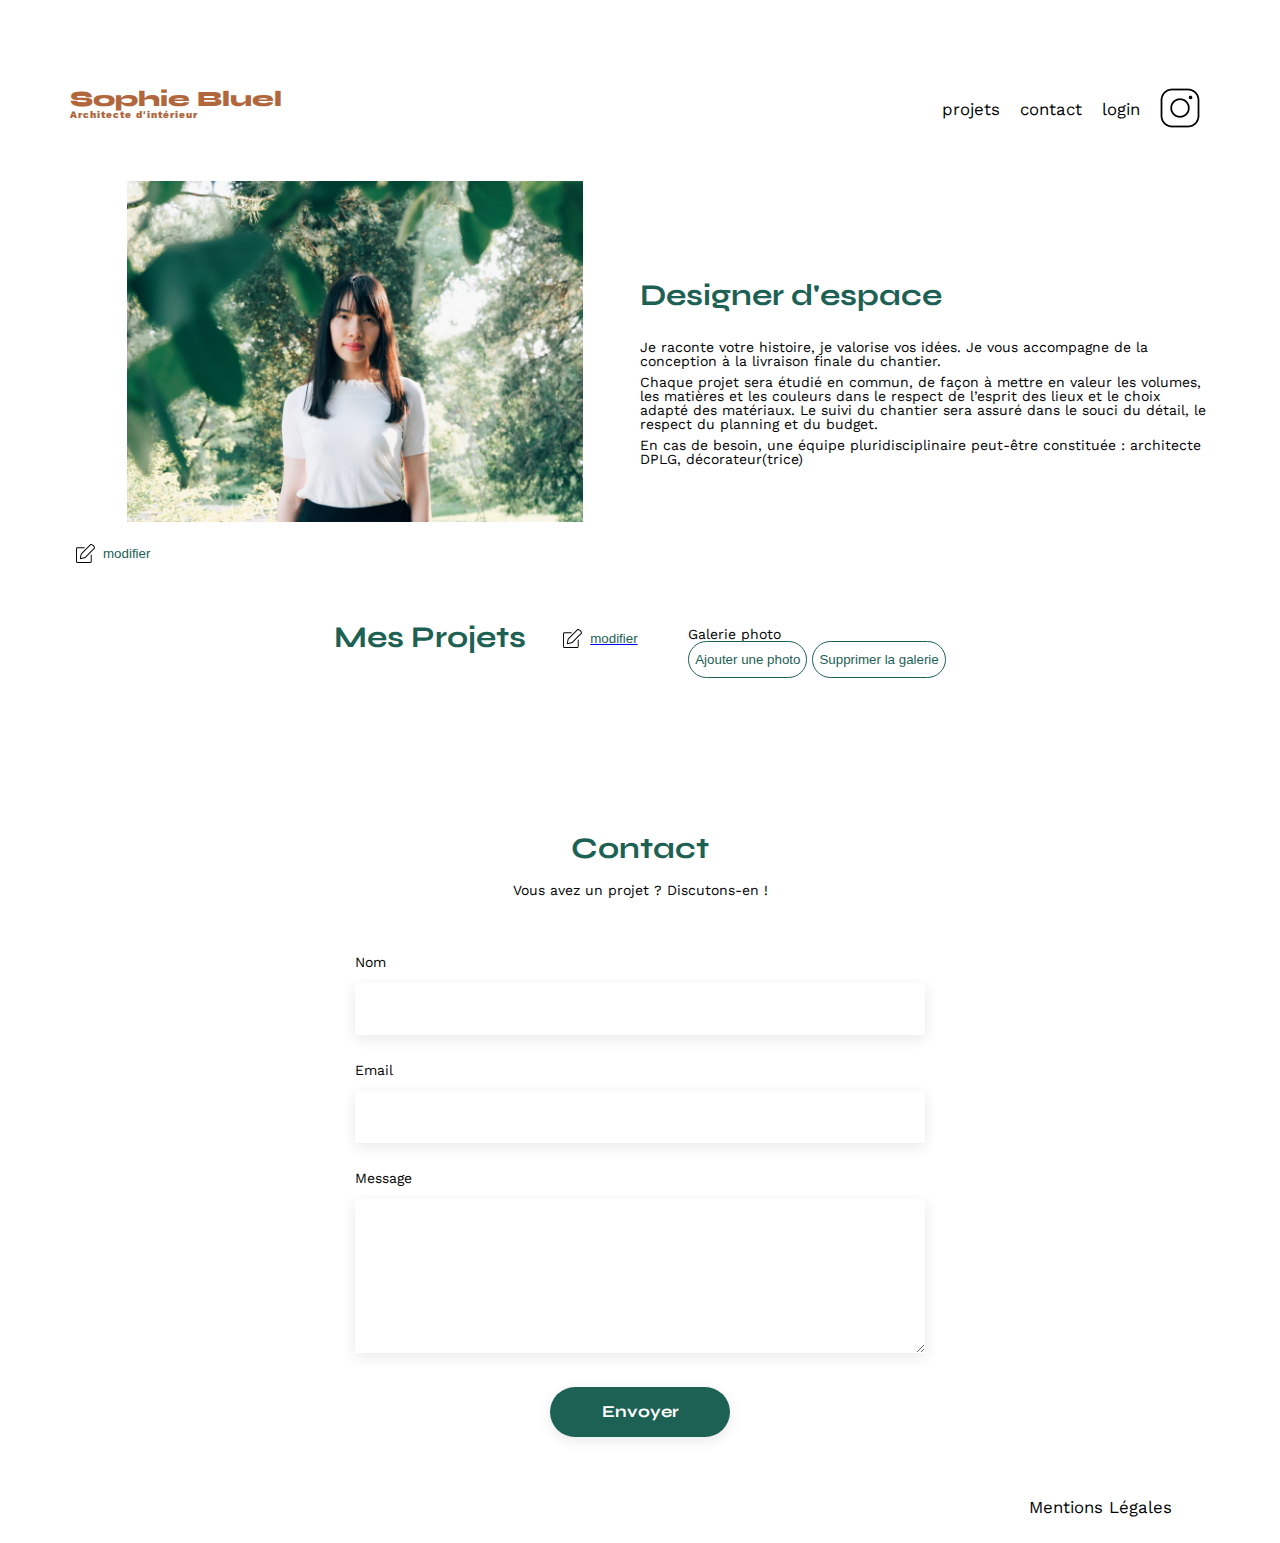
==== FrontEnd/index.html @ cae4b8c8 "add connexion + function admin" ====
<!DOCTYPE html>
<html lang="fr">
  <head>
    <meta charset="UTF-8" />
    <title>Sophie Bluel - Architecte d'intérieur</title>
    <meta name="viewport" content="width=device-width, initial-scale=1.0" />
    <link rel="preconnect" href="https://fonts.googleapis.com" />
    <link rel="preconnect" href="https://fonts.gstatic.com" crossorigin />
    <link
      href="https://fonts.googleapis.com/css2?family=Syne:wght@700;800&family=Work+Sans&display=swap"
      rel="stylesheet"
    />
    <meta name="description" content="" />
    <link
      rel="stylesheet"
      href="https://cdnjs.cloudflare.com/ajax/libs/font-awesome/6.2.1/css/all.min.css"
      integrity="sha512-MV7K8+y+gLIBoVD59lQIYicR65iaqukzvf/nwasF0nqhPay5w/9lJmVM2hMDcnK1OnMGCdVK+iQrJ7lzPJQd1w=="
      crossorigin="anonymous"
      referrerpolicy="no-referrer"
    />
    <link rel="stylesheet" href="./assets/style.css" />
  </head>
  <body>
    <header>
      <div id="edit" class="hidden">
        <button class="btn-edit pub">
          <svg
            width="19"
            height="19"
            viewBox="0 0 19 19"
            fill="none"
            xmlns="http://www.w3.org/2000/svg"
          >
            <path
              d="M8.90827 5.6194L7.0677 7.45996C6.3896 8.13807 5.70762 8.81617 5.03339 9.50203C4.87452 9.66477 4.7544 9.88177 4.7079 10.0949C4.46378 11.2147 4.22741 12.3346 3.99104 13.4544L3.8593 14.0744C3.7973 14.3766 3.87867 14.6789 4.08404 14.8842C4.24291 15.0431 4.46378 15.1322 4.69627 15.1322C4.76214 15.1322 4.82802 15.1245 4.89389 15.1129L5.57587 14.9695C6.66084 14.7409 7.74968 14.5084 8.83465 14.2836C9.08652 14.2294 9.29963 14.117 9.48175 13.9349C12.5274 10.8854 15.5731 7.8397 18.6187 4.79792C18.8435 4.57318 18.9675 4.30581 18.9985 3.97645C19.0023 3.9222 18.9985 3.86795 18.9868 3.81758C18.9675 3.74008 18.952 3.65871 18.9326 3.58121C18.89 3.38359 18.8435 3.15885 18.7505 2.94185C18.1809 1.63989 17.2354 0.709921 15.9412 0.186812C15.6816 0.0821901 15.4065 0.0473162 15.1662 0.0163172L15.1003 0.00856739C14.7516 -0.0340563 14.4339 0.0821901 14.1587 0.361182C12.415 2.11263 10.6597 3.86795 8.90827 5.6194ZM14.9725 0.942414C14.9802 0.942414 14.9841 0.942414 14.9918 0.942414L15.0577 0.950164C15.2592 0.973413 15.4452 0.996662 15.5924 1.05866C16.6464 1.4849 17.4214 2.24437 17.8903 3.31384C17.9445 3.43784 17.9794 3.59671 18.0142 3.76333C18.0259 3.82533 18.0414 3.88732 18.053 3.94932C18.0375 4.01907 18.0104 4.06557 17.9561 4.11594C14.9066 7.15772 11.8609 10.2073 8.81527 13.2529C8.7649 13.3033 8.7184 13.3265 8.64865 13.342C7.55981 13.5707 6.47484 13.7993 5.386 14.0279L4.81252 14.148L4.92102 13.6404C5.15738 12.5244 5.39375 11.4046 5.63399 10.2886C5.64174 10.2538 5.67274 10.1995 5.70762 10.1608C6.38185 9.47878 7.05608 8.80067 7.73418 8.12644L9.57475 6.28588C11.3301 4.53055 13.0854 2.77523 14.8368 1.01604C14.9105 0.954039 14.9453 0.942414 14.9725 0.942414Z"
              fill="white"
            />
            <path
              d="M1.50733 4.22446H8.27287C8.53637 4.22446 8.74949 4.01134 8.74949 3.74785C8.74949 3.48436 8.53637 3.27124 8.27287 3.27124H1.50733C0.67423 3.27124 0 3.94934 0 4.77857V17.4649C0 18.298 0.678105 18.9723 1.50733 18.9723H14.1898C15.0229 18.9723 15.6971 18.2942 15.6971 17.4649V10.9745C15.6971 10.711 15.484 10.4979 15.2205 10.4979C14.957 10.4979 14.7439 10.711 14.7439 10.9745V17.4649C14.7439 17.7711 14.4921 18.0229 14.1859 18.0229H1.50733C1.20121 18.0229 0.949346 17.7711 0.949346 17.4649V4.78244C0.949346 4.47633 1.20121 4.22446 1.50733 4.22446Z"
              fill="white"
            />
          </svg>
          Mode édition
        </button>
        <button class="btn-edit publier">publier les changements</button>
      </div>
      <h1 class="title-home">
        Sophie Bluel <span>Architecte d'intérieur</span>
      </h1>
      <nav class="nav-home">
        <ul>
          <li>projets</li>
          <li>contact</li>
          <li><a href="../FrontEnd/log/log.html">login</a></li>
          <li><img src="./assets/icons/instagram.png" alt="Instagram" /></li>
        </ul>
      </nav>
    </header>
    <main>
      <section id="introduction">
        <figure>
          <img src="./assets/images/sophie-bluel.png" alt="" />
          <button class="btn-edit">
            <svg
              width="19"
              height="19"
              viewBox="0 0 19 19"
              fill="none"
              xmlns="http://www.w3.org/2000/svg"
            >
              <path
                d="M8.90827 5.6194L7.0677 7.45996C6.3896 8.13807 5.70762 8.81617 5.03339 9.50203C4.87452 9.66477 4.7544 9.88177 4.7079 10.0949C4.46378 11.2147 4.22741 12.3346 3.99104 13.4544L3.8593 14.0744C3.7973 14.3766 3.87867 14.6789 4.08404 14.8842C4.24291 15.0431 4.46378 15.1322 4.69627 15.1322C4.76214 15.1322 4.82802 15.1245 4.89389 15.1129L5.57587 14.9695C6.66084 14.7409 7.74968 14.5084 8.83465 14.2836C9.08652 14.2294 9.29963 14.117 9.48175 13.9349C12.5274 10.8854 15.5731 7.8397 18.6187 4.79792C18.8435 4.57318 18.9675 4.30581 18.9985 3.97645C19.0023 3.9222 18.9985 3.86795 18.9868 3.81758C18.9675 3.74008 18.952 3.65871 18.9326 3.58121C18.89 3.38359 18.8435 3.15885 18.7505 2.94185C18.1809 1.63989 17.2354 0.709921 15.9412 0.186812C15.6816 0.0821901 15.4065 0.0473162 15.1662 0.0163172L15.1003 0.00856739C14.7516 -0.0340563 14.4339 0.0821901 14.1587 0.361182C12.415 2.11263 10.6597 3.86795 8.90827 5.6194ZM14.9725 0.942414C14.9802 0.942414 14.9841 0.942414 14.9918 0.942414L15.0577 0.950164C15.2592 0.973413 15.4452 0.996662 15.5924 1.05866C16.6464 1.4849 17.4214 2.24437 17.8903 3.31384C17.9445 3.43784 17.9794 3.59671 18.0142 3.76333C18.0259 3.82533 18.0414 3.88732 18.053 3.94932C18.0375 4.01907 18.0104 4.06557 17.9561 4.11594C14.9066 7.15772 11.8609 10.2073 8.81527 13.2529C8.7649 13.3033 8.7184 13.3265 8.64865 13.342C7.55981 13.5707 6.47484 13.7993 5.386 14.0279L4.81252 14.148L4.92102 13.6404C5.15738 12.5244 5.39375 11.4046 5.63399 10.2886C5.64174 10.2538 5.67274 10.1995 5.70762 10.1608C6.38185 9.47878 7.05608 8.80067 7.73418 8.12644L9.57475 6.28588C11.3301 4.53055 13.0854 2.77523 14.8368 1.01604C14.9105 0.954039 14.9453 0.942414 14.9725 0.942414Z"
                fill="black"
              />
              <path
                d="M1.50733 4.22446H8.27287C8.53637 4.22446 8.74949 4.01134 8.74949 3.74785C8.74949 3.48436 8.53637 3.27124 8.27287 3.27124H1.50733C0.67423 3.27124 0 3.94934 0 4.77857V17.4649C0 18.298 0.678105 18.9723 1.50733 18.9723H14.1898C15.0229 18.9723 15.6971 18.2942 15.6971 17.4649V10.9745C15.6971 10.711 15.484 10.4979 15.2205 10.4979C14.957 10.4979 14.7439 10.711 14.7439 10.9745V17.4649C14.7439 17.7711 14.4921 18.0229 14.1859 18.0229H1.50733C1.20121 18.0229 0.949346 17.7711 0.949346 17.4649V4.78244C0.949346 4.47633 1.20121 4.22446 1.50733 4.22446Z"
                fill="black"
              />
            </svg>
            modifier
          </button>
        </figure>
        <article>
          <h2>Designer d'espace</h2>
          <p>
            Je raconte votre histoire, je valorise vos idées. Je vous accompagne
            de la conception à la livraison finale du chantier.
          </p>
          <p>
            Chaque projet sera étudié en commun, de façon à mettre en valeur les
            volumes, les matières et les couleurs dans le respect de l’esprit
            des lieux et le choix adapté des matériaux. Le suivi du chantier
            sera assuré dans le souci du détail, le respect du planning et du
            budget.
          </p>
          <p>
            En cas de besoin, une équipe pluridisciplinaire peut-être constituée
            : architecte DPLG, décorateur(trice)
          </p>
        </article>
      </section>
      <section id="portfolio">
        <div class="edit-contain">
          <h2>Mes Projets</h2>
          <a href="#modal1"
            ><button id="btn-edit" class="btn-edit">
              <svg
                width="19"
                height="19"
                viewBox="0 0 19 19"
                fill="none"
                xmlns="http://www.w3.org/2000/svg"
              >
                <path
                  d="M8.90827 5.6194L7.0677 7.45996C6.3896 8.13807 5.70762 8.81617 5.03339 9.50203C4.87452 9.66477 4.7544 9.88177 4.7079 10.0949C4.46378 11.2147 4.22741 12.3346 3.99104 13.4544L3.8593 14.0744C3.7973 14.3766 3.87867 14.6789 4.08404 14.8842C4.24291 15.0431 4.46378 15.1322 4.69627 15.1322C4.76214 15.1322 4.82802 15.1245 4.89389 15.1129L5.57587 14.9695C6.66084 14.7409 7.74968 14.5084 8.83465 14.2836C9.08652 14.2294 9.29963 14.117 9.48175 13.9349C12.5274 10.8854 15.5731 7.8397 18.6187 4.79792C18.8435 4.57318 18.9675 4.30581 18.9985 3.97645C19.0023 3.9222 18.9985 3.86795 18.9868 3.81758C18.9675 3.74008 18.952 3.65871 18.9326 3.58121C18.89 3.38359 18.8435 3.15885 18.7505 2.94185C18.1809 1.63989 17.2354 0.709921 15.9412 0.186812C15.6816 0.0821901 15.4065 0.0473162 15.1662 0.0163172L15.1003 0.00856739C14.7516 -0.0340563 14.4339 0.0821901 14.1587 0.361182C12.415 2.11263 10.6597 3.86795 8.90827 5.6194ZM14.9725 0.942414C14.9802 0.942414 14.9841 0.942414 14.9918 0.942414L15.0577 0.950164C15.2592 0.973413 15.4452 0.996662 15.5924 1.05866C16.6464 1.4849 17.4214 2.24437 17.8903 3.31384C17.9445 3.43784 17.9794 3.59671 18.0142 3.76333C18.0259 3.82533 18.0414 3.88732 18.053 3.94932C18.0375 4.01907 18.0104 4.06557 17.9561 4.11594C14.9066 7.15772 11.8609 10.2073 8.81527 13.2529C8.7649 13.3033 8.7184 13.3265 8.64865 13.342C7.55981 13.5707 6.47484 13.7993 5.386 14.0279L4.81252 14.148L4.92102 13.6404C5.15738 12.5244 5.39375 11.4046 5.63399 10.2886C5.64174 10.2538 5.67274 10.1995 5.70762 10.1608C6.38185 9.47878 7.05608 8.80067 7.73418 8.12644L9.57475 6.28588C11.3301 4.53055 13.0854 2.77523 14.8368 1.01604C14.9105 0.954039 14.9453 0.942414 14.9725 0.942414Z"
                  fill="black"
                />
                <path
                  d="M1.50733 4.22446H8.27287C8.53637 4.22446 8.74949 4.01134 8.74949 3.74785C8.74949 3.48436 8.53637 3.27124 8.27287 3.27124H1.50733C0.67423 3.27124 0 3.94934 0 4.77857V17.4649C0 18.298 0.678105 18.9723 1.50733 18.9723H14.1898C15.0229 18.9723 15.6971 18.2942 15.6971 17.4649V10.9745C15.6971 10.711 15.484 10.4979 15.2205 10.4979C14.957 10.4979 14.7439 10.711 14.7439 10.9745V17.4649C14.7439 17.7711 14.4921 18.0229 14.1859 18.0229H1.50733C1.20121 18.0229 0.949346 17.7711 0.949346 17.4649V4.78244C0.949346 4.47633 1.20121 4.22446 1.50733 4.22446Z"
                  fill="black"
                />
              </svg>
              modifier
            </button>
          </a>

          <aside id="modal1" class="modal">
            <div class="modal-wrapper">
              <i class="fa-solid fa-xmark close"></i>
              <h3>Galerie photo</h3>
              <div class="gallery-modal" id="gallery-modal"></div>
              <div class="line"></div>
              <button class="add-img">Ajouter une photo</button>
              <button class="remove-gallery">Supprimer la galerie</button>
            </div>
          </aside>
        </div>
        <div id="filter"></div>
        <div id="gallery"></div>
      </section>
      <section class="form">
        <h2>Contact</h2>
        <p>Vous avez un projet ? Discutons-en !</p>
        <form action="#" method="post">
          <label for="name">Nom</label>
          <input type="text" name="name" id="name" />
          <label for="email">Email</label>
          <input type="email" name="email" id="email" />
          <label for="message">Message</label>
          <textarea name="message" id="message" cols="30" rows="10"></textarea>
          <input type="submit" value="Envoyer" />
        </form>
      </section>
    </main>

    <footer>
      <nav>
        <ul>
          <li>Mentions Légales</li>
        </ul>
      </nav>
    </footer>
    <script src="script.js"></script>
    <script src="./log/signUp.js"></script>
  </body>
</html>
---- FrontEnd/assets/style.css ----
/* http://meyerweb.com/eric/tools/css/reset/
   v2.0 | 20110126
   License: none (public domain)
*/

html,
body,
div,
span,
applet,
object,
iframe,
h1,
h2,
h3,
h4,
h5,
h6,
p,
blockquote,
pre,
a,
abbr,
acronym,
address,
big,
cite,
code,
del,
dfn,
em,
img,
ins,
kbd,
q,
s,
samp,
small,
strike,
strong,
sub,
sup,
tt,
var,
b,
u,
i,
center,
dl,
dt,
dd,
ol,
ul,
li,
fieldset,
form,
label,
legend,
table,
caption,
tbody,
tfoot,
thead,
tr,
th,
td,
article,
aside,
canvas,
details,
embed,
figure,
figcaption,
footer,
header,
hgroup,
menu,
nav,
output,
ruby,
section,
summary,
time,
mark,
audio,
video {
  margin: 0;
  padding: 0;
  border: 0;
  font-size: 100%;
  font: inherit;
  vertical-align: baseline;
}
/* HTML5 display-role reset for older browsers */
article,
aside,
details,
figcaption,
figure,
footer,
header,
hgroup,
menu,
nav,
section {
  display: block;
}
body {
  line-height: 1;
}
ol,
ul {
  list-style: none;
}
blockquote,
q {
  quotes: none;
}
blockquote:before,
blockquote:after,
q:before,
q:after {
  content: "";
  content: none;
}
table {
  border-collapse: collapse;
  border-spacing: 0;
}
/** end reset css**/
body {
  max-width: 1140px;
  margin: auto;
  font-family: "Work Sans";
  font-size: 14px;
}
header {
  display: flex;
  justify-content: space-between;
  margin: 50px 0;
}
section {
  margin: 50px 0;
}

h1 {
  display: flex;
  flex-direction: column;
  font-family: "Syne";
  font-size: 22px;
  font-weight: 800;
  color: #b1663c;
}

h1 > span {
  font-family: "Work Sans";
  font-size: 10px;
  letter-spacing: 0.1em;
}

h2 {
  font-family: "Syne";
  font-weight: 700;
  font-size: 30px;
  color: #1d6154;
}
nav ul {
  display: flex;
  align-items: center;
  list-style-type: none;
}
nav li {
  padding: 0 10px;
  font-size: 1.2em;
}

li:hover {
  color: #b1663c;
}

li a {
  text-decoration: none;
  color: black;
}

li a:hover {
  color: #b1663c;
}

#introduction {
  display: flex;
  align-items: center;
}
#introduction figure {
  flex: 1;
}
#introduction img {
  display: block;
  margin: auto;
  width: 80%;
}

#introduction article {
  flex: 1;
}
#introduction h2 {
  margin-bottom: 1em;
}

#introduction p {
  margin-bottom: 0.5em;
}
#portfolio h2 {
  text-align: center;
  margin-bottom: 1em;
}
#gallery {
  width: 100%;
  display: grid;
  grid-template-columns: 1fr 1fr 1fr;
  grid-column-gap: 20px;
  grid-row-gap: 20px;
}

#gallery img {
  width: 100%;
}
.form {
  width: 50%;
  margin: auto;
}
.form > * {
  text-align: center;
}
.form h2 {
  margin-bottom: 20px;
}
.form form {
  text-align: left;
  margin-top: 30px;
  display: flex;
  flex-direction: column;
}

.form input {
  height: 50px;
  font-size: 1.2em;
  border: none;
  box-shadow: 0px 4px 14px rgba(0, 0, 0, 0.09);
}
.form label {
  margin: 2em 0 1em 0;
}
.form textarea {
  border: none;
  box-shadow: 0px 4px 14px rgba(0, 0, 0, 0.09);
}

input[type="submit"] {
  font-family: "Syne";
  font-weight: 700;
  color: white;
  background-color: #1d6154;
  margin: 2em auto;
  width: 180px;
  text-align: center;
  border-radius: 60px;
}

footer nav ul {
  display: flex;
  justify-content: flex-end;
  margin: 2em;
}

/* Add css Filter */

#filter {
  margin: 51px 0 50px 0;
  display: flex;
  gap: 10px;
  justify-content: center;
  align-items: center;
}

button {
  height: 37px;
  min-width: 100px;
  left: 427px;
  top: 812px;
  border-radius: 60px;
  color: #1d6154;
  background-color: white;
  border: solid 1px #1d6154;
}

/* button:hover {
	background-color: #1d6154;
	color: white;
  } */

.selected {
  background-color: #1d6154;
  color: white;
}

/*  */

#error-message {
  color: red;
}

.hidden {
  display: none;
}

/* Edit form */

/*  edit-btn */

.edit {
  background-color: black;
  height: 60px;
  width: 100%;
  position: absolute;
  top: 0;
  left: 0;
  display: flex;
  justify-content: center;
  gap: 15px;
}

.title-home,
.nav-home {
  margin-top: 38px;
}

.btn-edit {
  border: none;
  display: flex;
  align-items: center;
  margin-top: 13px;
  gap: 8px;
}

.btn-edit img {
  height: 20px;
}

.pub {
  background-color: black;
  color: white;
}

.btn-edit.publier {
  color: black;
  background: #ffffff;
  border-radius: 60px;
  width: 216px;
  display: flex;
  justify-content: center;
  align-items: center;
}

.edit-contain {
  display: flex;
  justify-content: center;
  gap: 31px;
  align-items: center;
}

.edit-contain .btn-edit {
  margin-top: -28px;
}
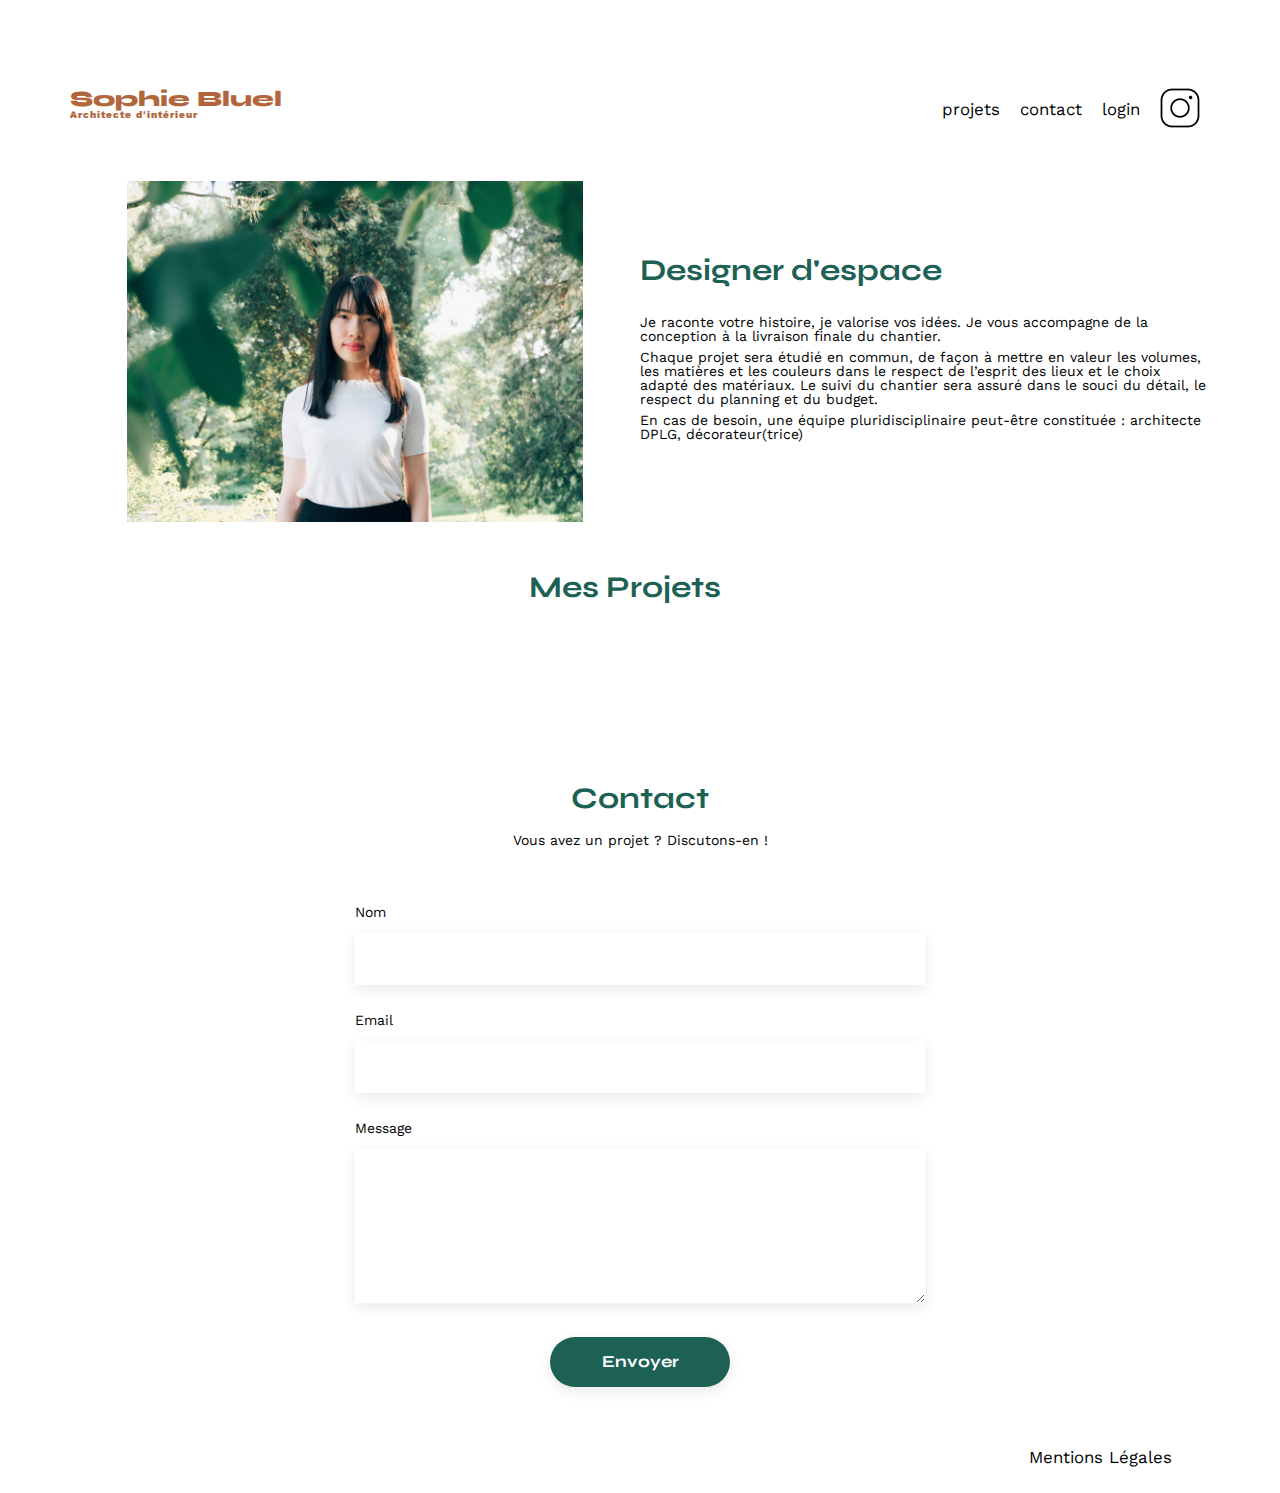
==== commit 290c2354: "add admin tools" ====
--- a/FrontEnd/index.html
+++ b/FrontEnd/index.html
@@ -60,7 +60,7 @@
       <section id="introduction">
         <figure>
           <img src="./assets/images/sophie-bluel.png" alt="" />
-          <button class="btn-edit">
+          <button id="btn1" class="hidden">
             <svg
               width="19"
               height="19"
@@ -103,7 +103,7 @@
         <div class="edit-contain">
           <h2>Mes Projets</h2>
           <a href="#modal1"
-            ><button id="btn-edit" class="btn-edit">
+            ><button id="btn-edit" class="hidden">
               <svg
                 width="19"
                 height="19"
@@ -124,7 +124,7 @@
             </button>
           </a>
 
-          <aside id="modal1" class="modal">
+          <aside id="modal1" class="hidden">
             <div class="modal-wrapper">
               <i class="fa-solid fa-xmark close"></i>
               <h3>Galerie photo</h3>
--- a/FrontEnd/assets/style.css
+++ b/FrontEnd/assets/style.css
@@ -277,7 +277,7 @@
 
 #filter {
   margin: 51px 0 50px 0;
-  display: flex;
+  display: flex !important;
   gap: 10px;
   justify-content: center;
   align-items: center;
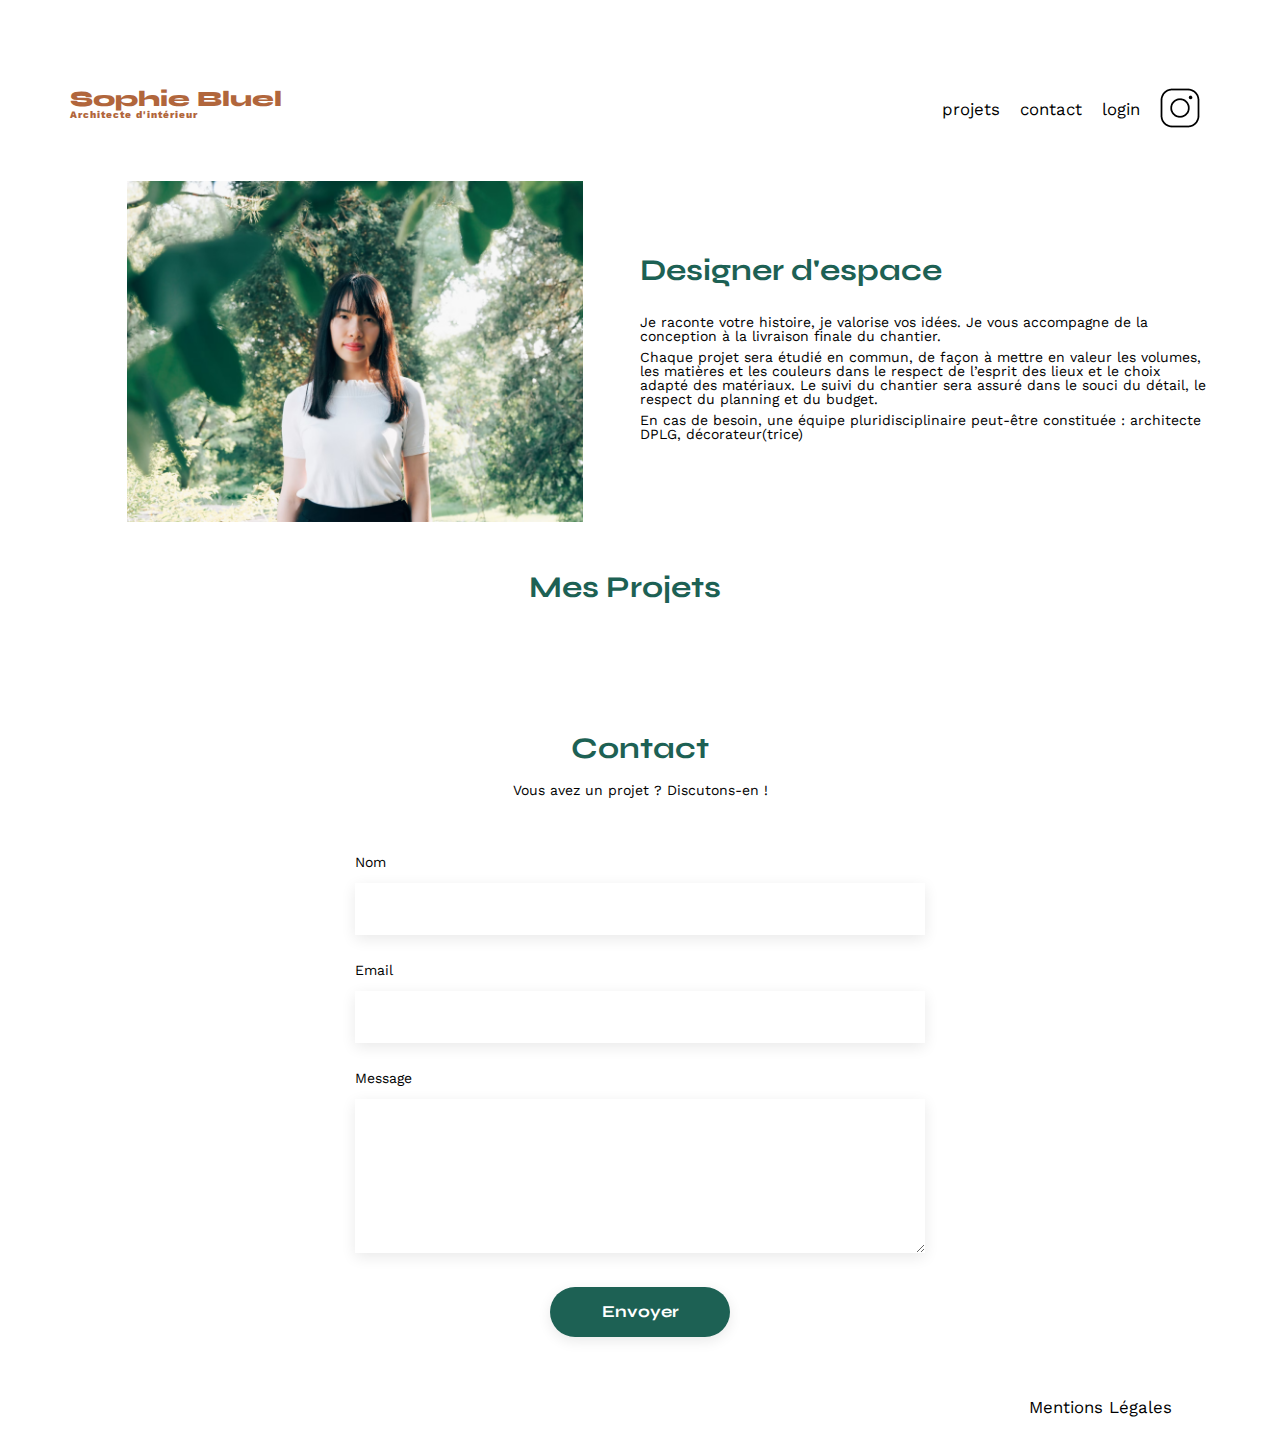
==== commit b591081f: "add modal2" ====
--- a/FrontEnd/index.html
+++ b/FrontEnd/index.html
@@ -130,8 +130,43 @@
               <h3>Galerie photo</h3>
               <div class="gallery-modal" id="gallery-modal"></div>
               <div class="line"></div>
-              <button class="add-img">Ajouter une photo</button>
+              <a href="#modal2"
+                ><button id="btn-add-img" class="add-img">
+                  Ajouter une photo
+                </button></a
+              >
               <button class="remove-gallery">Supprimer la galerie</button>
+            </div>
+          </aside>
+          <aside id="modal2" class="hidden">
+            <div class="modal-wrapper">
+              <div class="btn-modal">
+                <i class="fa-solid fa-arrow-left-long arrow-left"></i>
+                <i class="fa-solid fa-xmark close"></i>
+              </div>
+              <h3>Ajout photo</h3>
+              <div class="frame-addImg">
+                <img
+                  src="../FrontEnd/assets/icons/picture-svgrepo-com 1.svg"
+                  alt="img"
+                />
+                <button class="btn-addImg">+ Ajouter photo</button>
+                <p class="format">jpg, png : 4mo max</p>
+              </div>
+              <form class="form2">
+                <div class="form-group">
+                  <label for="inputTitre">Titre</label>
+                  <input type="text" id="inputTitre" name="titre" />
+                </div>
+                <div class="form-group">
+                  <label for="selectCategorie">Catégorie</label>
+                  <select id="selectCategorie" name="categorie">
+                    <option value="Bar & Restaurant">Bar & Restaurant</option>
+                  </select>
+                  <button class="validate">Valider</button>
+                </div>
+              </form>
+              <div class="line"></div>
             </div>
           </aside>
         </div>
--- a/FrontEnd/assets/style.css
+++ b/FrontEnd/assets/style.css
@@ -277,7 +277,7 @@
 
 #filter {
   margin: 51px 0 50px 0;
-  display: flex !important;
+  display: flex;
   gap: 10px;
   justify-content: center;
   align-items: center;
@@ -343,6 +343,12 @@
   gap: 8px;
 }
 
+.pub,
+#btn1,
+#btn-edit {
+  cursor: pointer;
+}
+
 .btn-edit img {
   height: 20px;
 }
@@ -372,3 +378,285 @@
 .edit-contain .btn-edit {
   margin-top: -28px;
 }
+
+/****** Modal  **********/
+
+.edit-img {
+  cursor: pointer;
+}
+
+a {
+  text-decoration: none;
+}
+
+.modal-wrapper {
+  position: fixed;
+  width: 630px;
+  height: 750px;
+  left: 50%;
+  top: 50%;
+  transform: translate(-50%, -50%);
+  background: #ffffff;
+  border-radius: 10px;
+  display: flex;
+  justify-content: center;
+  border: solid 2px black;
+}
+
+h3 {
+  position: absolute;
+  font-family: "Work Sans";
+  font-style: normal;
+  font-weight: 400;
+  font-size: 26px;
+  line-height: 30px;
+  text-align: center;
+  margin-top: 60px;
+  color: #000000;
+}
+
+.close {
+  color: #000000;
+  position: absolute;
+  margin-top: 32px;
+  margin-left: 582px;
+  cursor: pointer;
+}
+
+.modal-wrapper #gallery-modal {
+  display: grid;
+  grid-template-columns: 1fr 1fr 1fr 1fr 1fr;
+  grid-column-gap: 7.49px;
+  grid-row-gap: 7.49px;
+  margin-left: 105px;
+  margin-right: 105px;
+  margin-top: 136px;
+  margin-bottom: 229px;
+}
+
+.modal-wrapper #gallery-modal img {
+  width: 78px;
+  height: 104px;
+  object-fit: cover;
+}
+
+.line {
+  margin-top: 569px;
+  position: absolute;
+  width: 420px;
+  height: 0px;
+  border: 1px solid #b3b3b3;
+}
+
+.add-img {
+  position: absolute;
+  width: 237px;
+  height: 36px;
+  background: #1d6154;
+  font-family: "Syne";
+  font-style: normal;
+  font-weight: 700;
+  font-size: 14px;
+  line-height: 17px;
+  text-align: center;
+  color: #ffffff;
+  left: 50%;
+  transform: translateX(-50%);
+  top: 617px;
+  cursor: pointer;
+}
+
+.remove-gallery {
+  position: absolute;
+  width: 230px;
+  height: 17px;
+  font-family: "Syne";
+  font-style: normal;
+  font-weight: 400;
+  font-size: 14px;
+  line-height: 17px;
+  text-align: center;
+  color: #d65353;
+  left: 50%;
+  transform: translateX(-50%);
+  top: 680px;
+  border: none;
+}
+
+.modal-wrapper #gallery-modal figcaption {
+  cursor: pointer;
+}
+
+.trash-icon {
+  font-size: 14px;
+  color: #ffffff;
+  background-color: #000000;
+  padding: 4px;
+  border-radius: 2px;
+  cursor: pointer;
+}
+
+.modal-wrapper #gallery-modal .image-container {
+  position: relative;
+}
+
+.modal-wrapper #gallery-modal .trash-icon {
+  position: absolute;
+  top: 5px;
+  right: 5px;
+}
+
+.modal-wrapper #gallery-modal .arrows-icon {
+  position: absolute;
+  top: 5px;
+  right: 25px;
+}
+
+.arrows-icon {
+  font-size: 14px;
+  color: #ffffff;
+  background-color: #000000;
+  padding: 4px;
+  margin-right: 5px;
+  border-radius: 2px;
+  cursor: pointer;
+}
+
+/* Modal2 */
+
+.btn-modal {
+  display: flex;
+  justify-content: space-around;
+}
+
+.btn-modal .close {
+  margin-left: 1020px;
+}
+
+.arrow-left {
+  color: #000000;
+  position: absolute;
+  margin-top: 32px;
+  margin-right: 150px;
+  cursor: pointer;
+}
+
+.frame-addImg {
+  background-color: #e8f1f6;
+  border: solid 1px #e8f1f6;
+  width: 420px;
+  height: 169px;
+  border-radius: 10px;
+  position: absolute;
+  margin-top: 210px;
+  left: 50%;
+  transform: translate(-50%, -50%);
+  display: flex;
+  flex-direction: column;
+  margin-bottom: 30px;
+}
+
+.frame-addImg img {
+  width: 58px;
+  height: 58px;
+  margin: 22px auto 15px auto;
+}
+
+.btn-addImg {
+  border-radius: 50px;
+  background: #cbd6dc;
+  width: 170px;
+  height: 36px;
+  margin: 0 auto 7px auto;
+  border: solid 1px #cbd6dc;
+  color: #306685;
+  text-align: center;
+  font-size: 14px;
+  font-family: "Work Sans";
+  font-style: normal;
+  font-weight: 500;
+  line-height: normal;
+  cursor: pointer;
+}
+
+.format {
+  color: #444;
+  text-align: center;
+  font-size: 10px;
+  font-family: "Work Sans";
+  font-style: normal;
+  font-weight: 400;
+  line-height: normal;
+}
+
+.form2 {
+  margin-top: 330px;
+}
+
+.form-group {
+  display: flex;
+  flex-direction: column;
+  gap: 10px;
+}
+
+.form-group input,
+select {
+  margin-bottom: 21px;
+  width: 420px;
+  height: 51px;
+  background: #fff;
+  box-shadow: 0px 4px 14px 0px rgba(0, 0, 0, 0.09);
+  border: none;
+}
+
+.form-group label {
+  color: #3d3d3d;
+  font-size: 14px;
+  font-family: "Work Sans";
+  font-style: normal;
+  font-weight: 500;
+  line-height: normal;
+}
+
+.form-group input[type="text"] {
+  color: #444;
+  font-size: 14px;
+  font-family: "Work Sans";
+  font-style: normal;
+  font-weight: 400;
+  line-height: normal;
+  padding-left: 16px;
+}
+
+.form-group select {
+  color: #444;
+  font-size: 14px;
+  font-family: "Work Sans";
+  font-style: normal;
+  font-weight: 400;
+  line-height: normal;
+  padding-left: 16px;
+}
+
+.validate {
+  margin-top: 80px;
+  margin-left: auto;
+  margin-right: auto;
+  width: 237px;
+  height: 36px;
+  border-radius: 60px;
+  background: #a7a7a7;
+  color: white;
+  border: #a7a7a7 solid 1px;
+  color: #fff;
+  text-align: center;
+  font-size: 14px;
+  font-family: "Syne";
+  font-style: normal;
+  font-weight: 700;
+  line-height: normal;
+}
+
+.validate:hover {
+  background: #1d6154;
+}
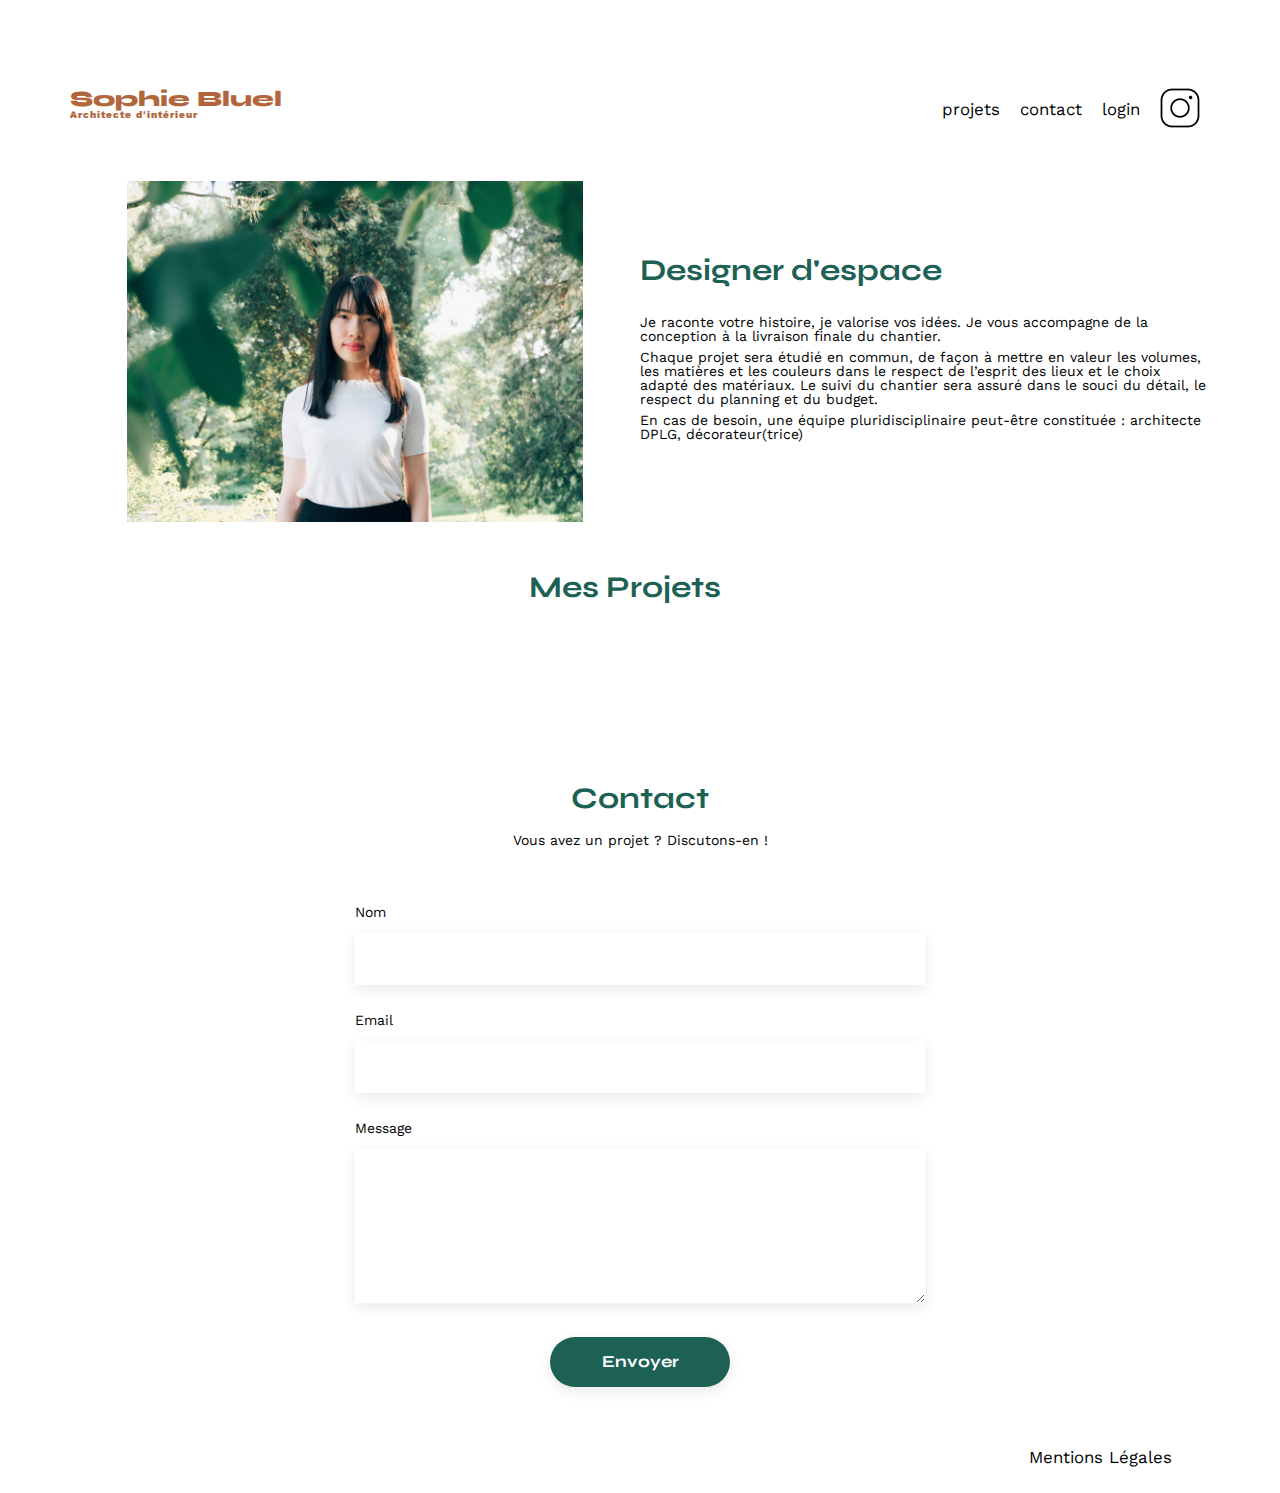
==== commit 8d88040b: "add link nav-home + edit style filter" ====
--- a/FrontEnd/index.html
+++ b/FrontEnd/index.html
@@ -49,8 +49,8 @@
       </h1>
       <nav class="nav-home">
         <ul>
-          <li>projets</li>
-          <li>contact</li>
+          <a href="#gallery"><li>projets</li></a>
+          <a href="#contact"><li>contact</li></a>
           <li><a href="../FrontEnd/log/log.html">login</a></li>
           <li><img src="./assets/icons/instagram.png" alt="Instagram" /></li>
         </ul>
@@ -138,6 +138,7 @@
               <button class="remove-gallery">Supprimer la galerie</button>
             </div>
           </aside>
+
           <aside id="modal2" class="hidden">
             <div class="modal-wrapper">
               <div class="btn-modal">
@@ -160,21 +161,22 @@
                 </div>
                 <div class="form-group">
                   <label for="selectCategorie">Catégorie</label>
-                  <select id="selectCategorie" name="categorie">
-                    <option value="Bar & Restaurant">Bar & Restaurant</option>
-                  </select>
+                  <select id="selectCategorie" name="categorie"></select>
                   <button class="validate">Valider</button>
+                  <p id="error-message" class="error-message">
+                    Le formulaire n'est pas correctement rempli
+                  </p>
                 </div>
               </form>
               <div class="line"></div>
             </div>
           </aside>
         </div>
-        <div id="filter"></div>
+        <div id="filter" class="flex-important"></div>
         <div id="gallery"></div>
       </section>
       <section class="form">
-        <h2>Contact</h2>
+        <h2 id="contact">Contact</h2>
         <p>Vous avez un projet ? Discutons-en !</p>
         <form action="#" method="post">
           <label for="name">Nom</label>
--- a/FrontEnd/assets/style.css
+++ b/FrontEnd/assets/style.css
@@ -275,9 +275,9 @@
 
 /* Add css Filter */
 
-#filter {
+.flex-important {
   margin: 51px 0 50px 0;
-  display: flex;
+  display: flex !important;
   gap: 10px;
   justify-content: center;
   align-items: center;
@@ -292,6 +292,7 @@
   color: #1d6154;
   background-color: white;
   border: solid 1px #1d6154;
+  cursor: pointer;
 }
 
 /* button:hover {
@@ -333,6 +334,11 @@
 .title-home,
 .nav-home {
   margin-top: 38px;
+}
+
+.nav-home a {
+  text-decoration: none;
+  color: black;
 }
 
 .btn-edit {
@@ -660,3 +666,15 @@
 .validate:hover {
   background: #1d6154;
 }
+
+.selectedImg {
+  width: 129px !important;
+  height: 168px !important;
+  margin: 0 auto 0 auto !important;
+}
+
+.error-message {
+  display: none;
+  text-align: center;
+  margin-top: 10px;
+}
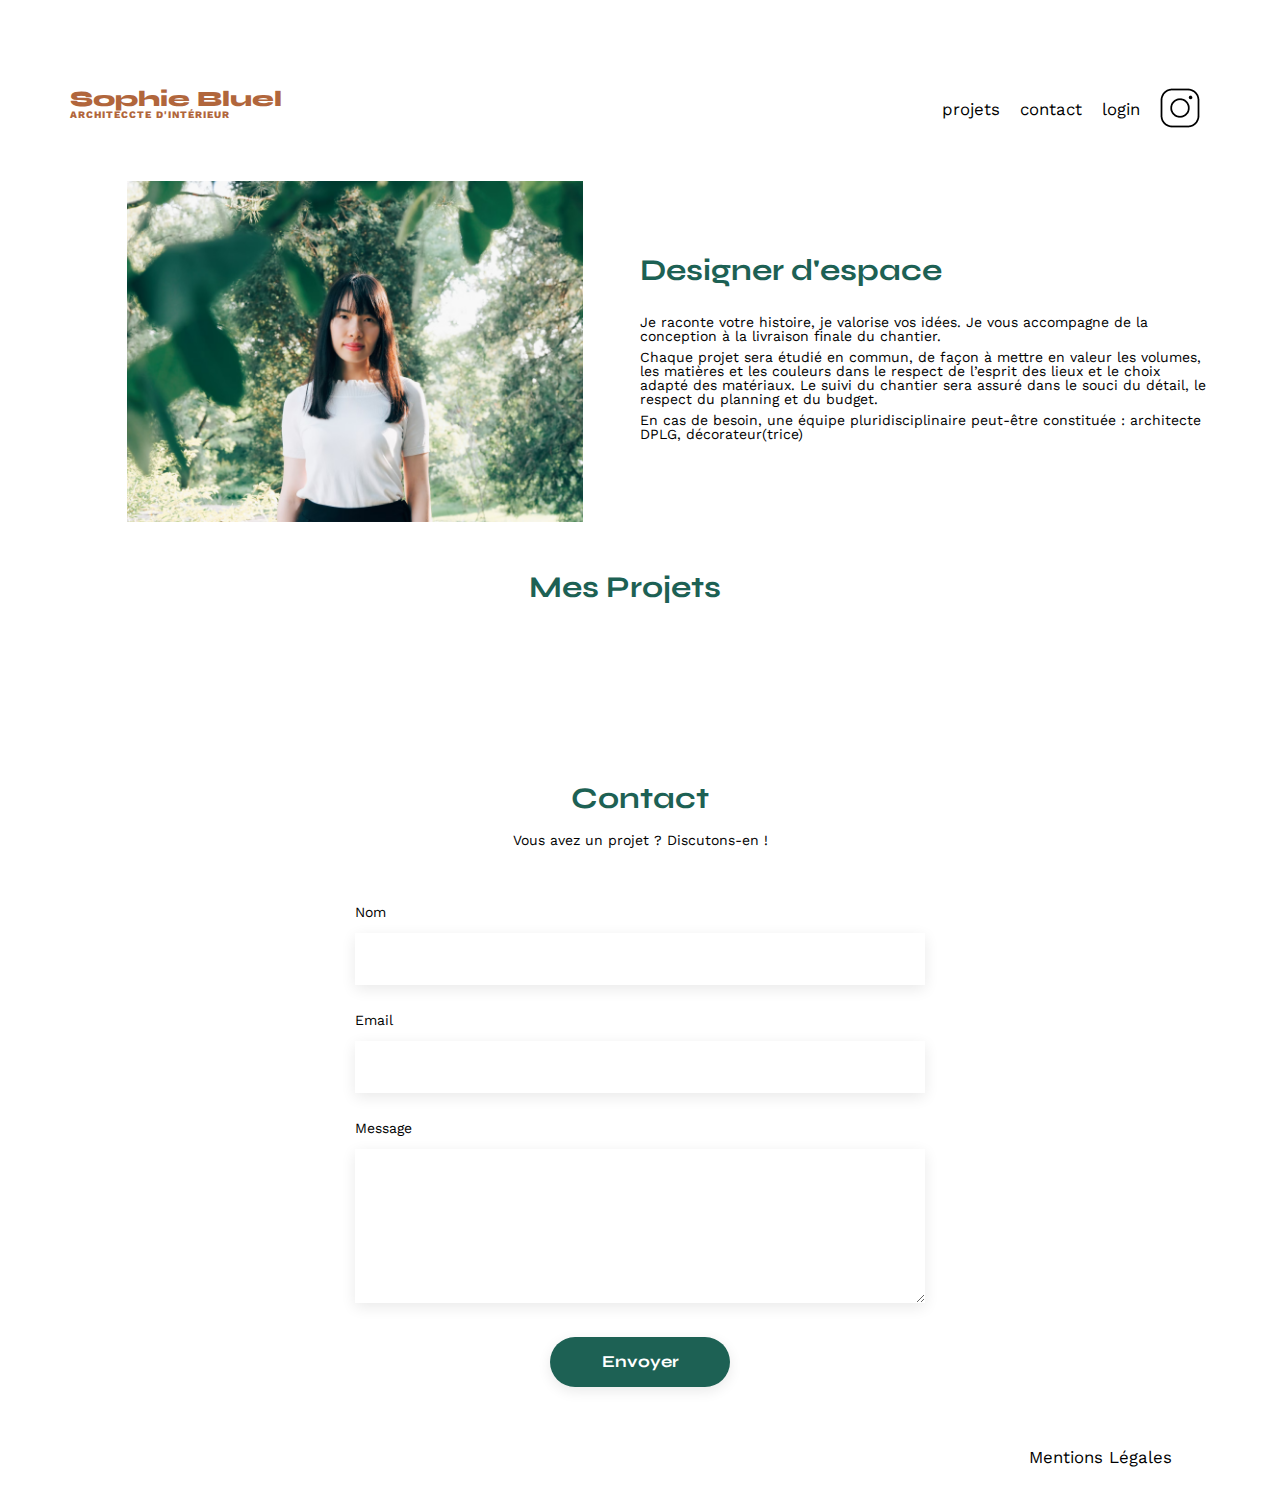
==== commit 826e8969: "add logout, project closed" ====
--- a/FrontEnd/index.html
+++ b/FrontEnd/index.html
@@ -45,13 +45,13 @@
         <button class="btn-edit publier">publier les changements</button>
       </div>
       <h1 class="title-home">
-        Sophie Bluel <span>Architecte d'intérieur</span>
+        Sophie Bluel <span>ARCHITECCTE D'INTÉRIEUR</span>
       </h1>
       <nav class="nav-home">
         <ul>
           <a href="#gallery"><li>projets</li></a>
           <a href="#contact"><li>contact</li></a>
-          <li><a href="../FrontEnd/log/log.html">login</a></li>
+          <li><a id="loginLink">login</a></li>
           <li><img src="./assets/icons/instagram.png" alt="Instagram" /></li>
         </ul>
       </nav>
@@ -162,7 +162,7 @@
                 <div class="form-group">
                   <label for="selectCategorie">Catégorie</label>
                   <select id="selectCategorie" name="categorie"></select>
-                  <button class="validate">Valider</button>
+                  <button type="button" class="validate">Valider</button>
                   <p id="error-message" class="error-message">
                     Le formulaire n'est pas correctement rempli
                   </p>
--- a/FrontEnd/assets/style.css
+++ b/FrontEnd/assets/style.css
@@ -349,6 +349,12 @@
   gap: 8px;
 }
 
+.btn-edit1 {
+  border: none;
+  margin-top: 13px;
+  margin-left: 7%;
+}
+
 .pub,
 #btn1,
 #btn-edit {
